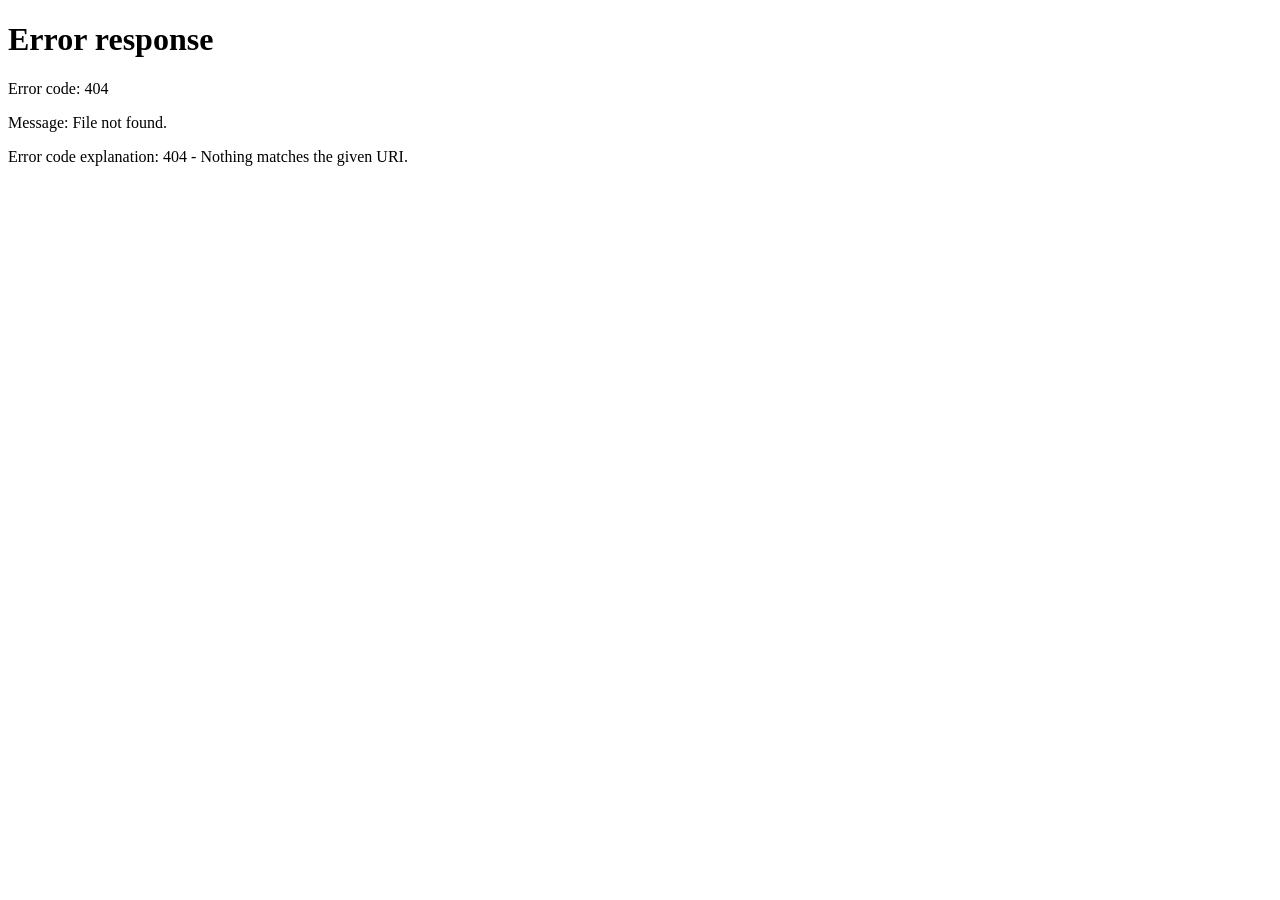
==== data/index.html @ f6376ab4 "Fix: move index to root" ====
<!DOCTYPE html>
<html lang="es">
<head>
  <meta charset="UTF-8" />
  <meta name="viewport" content="width=device-width, initial-scale=1.0" />
  <title>NovaBMX</title>
</head>
<body>
  <script>
    window.location.href = './pages/index.html';
  </script>
</body>
</html>
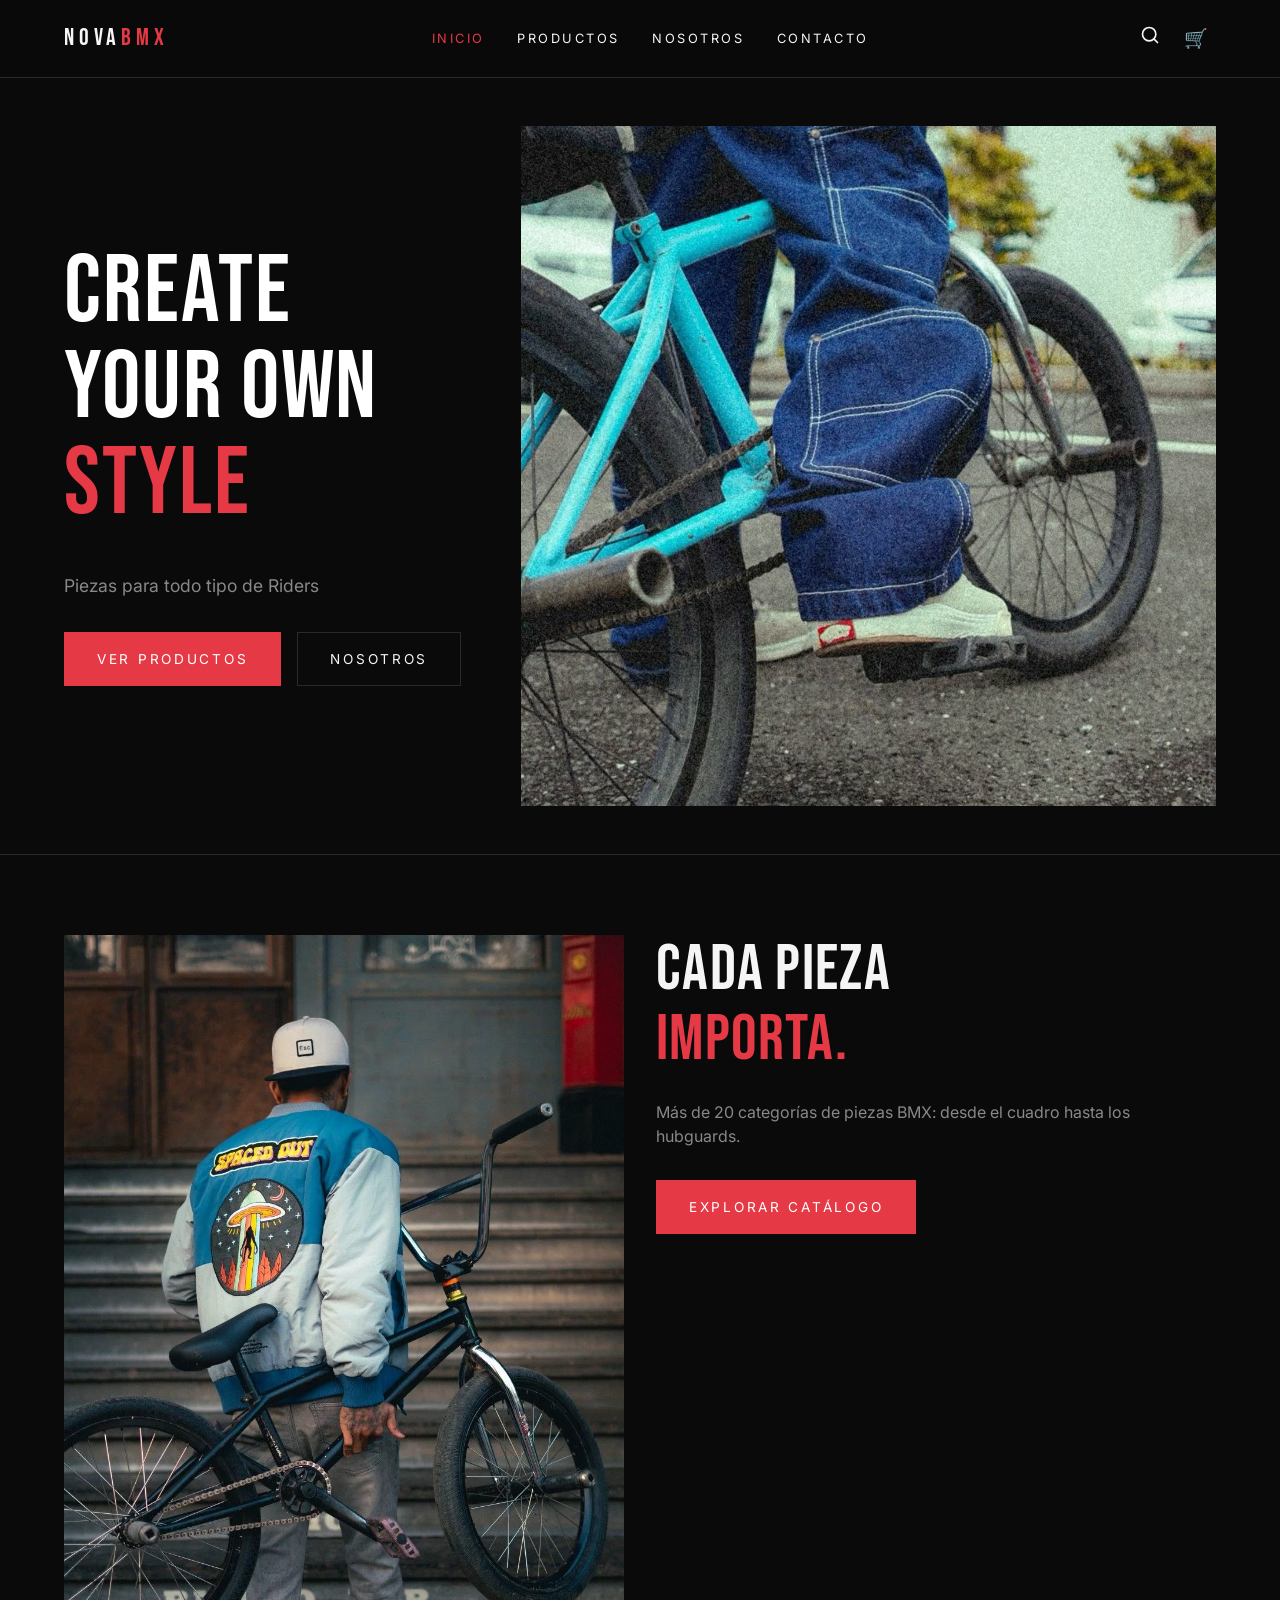
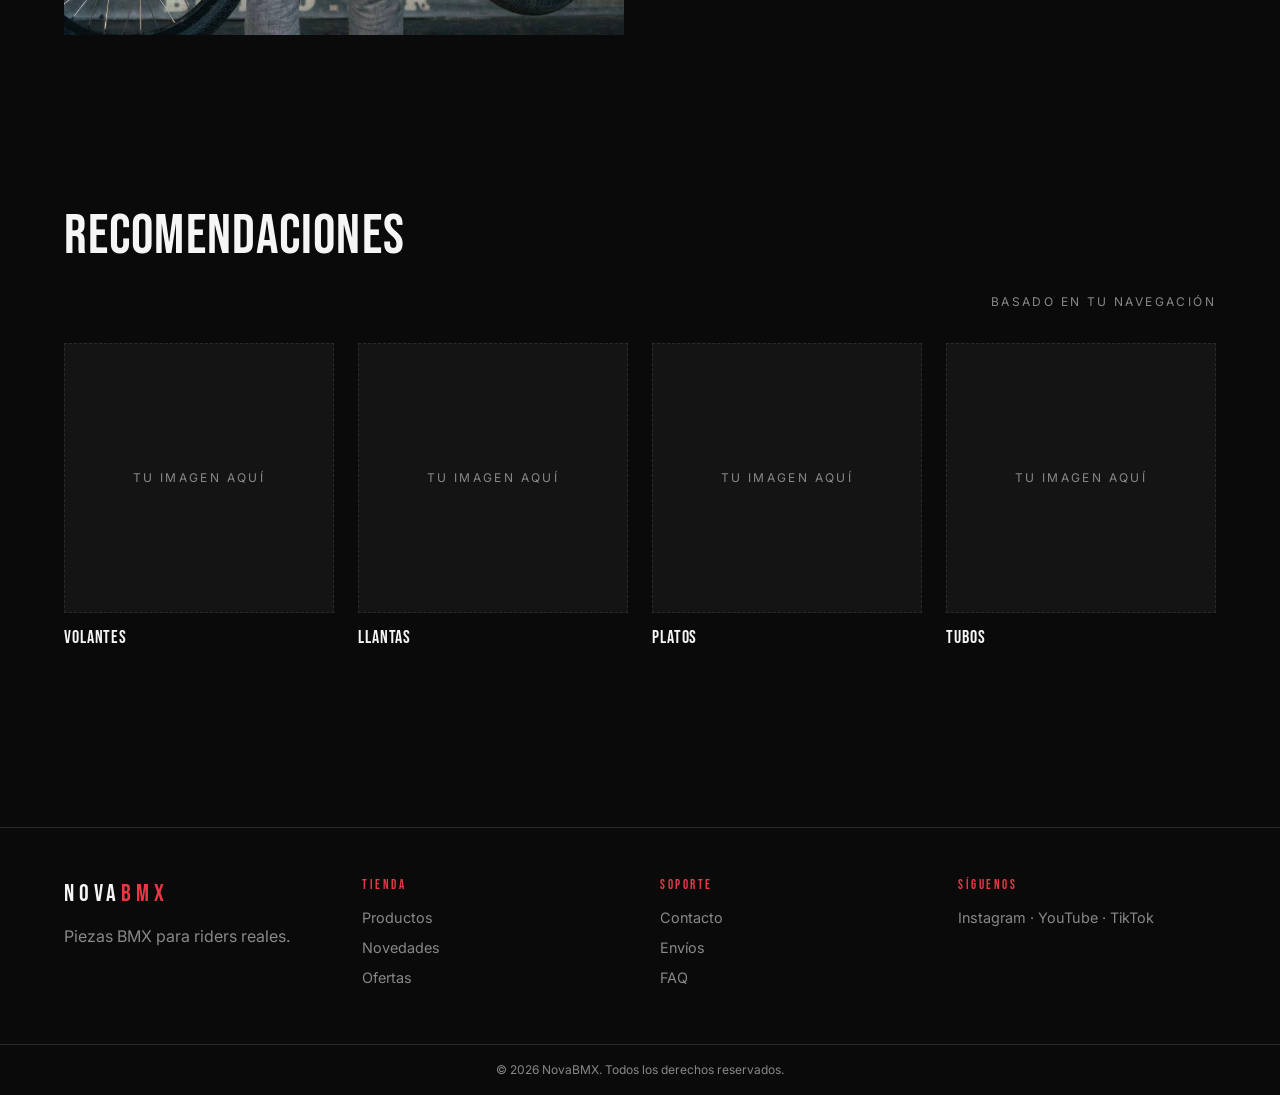
==== commit 451aaac7: "Fix: move index to root" ====
--- a/data/index.html
+++ b/data/index.html
@@ -1,13 +1,108 @@
 <!DOCTYPE html>
 <html lang="es">
 <head>
-  <meta charset="UTF-8" />
-  <meta name="viewport" content="width=device-width, initial-scale=1.0" />
+  <meta charset="UTF-8">
+  <meta name="viewport" content="width=device-width, initial-scale=1.0">
   <title>NovaBMX</title>
+  <meta name="description" content="Tienda de piezas BMX: cuadros, manubrios, mazas, pegs y todo para tu bici.">
+  <link rel="stylesheet" href="../css/global.css">
+  <link rel="stylesheet" href="../css/navbar.css">
+  <link rel="stylesheet" href="../css/footer.css">
+  <link rel="stylesheet" href="../css/home.css">
 </head>
+
+
+
 <body>
-  <script>
-    window.location.href = './pages/index.html';
-  </script>
+
+  <header class="navbar">
+    <div class="navbar-inner">
+      <a href="index.html" class="navbar-brand">
+        
+        <span class="navbar-name">NOVA<span>BMX</span></span>
+      </a>
+      <nav class="navbar-links">
+        <a href="index.html">Inicio</a>
+        <a href="productos.html">Productos</a>
+        <a href="nosotros.html">Nosotros</a>
+        <a href="contacto.html">Contacto</a>
+      </nav>
+      <div class="navbar-icons">
+        <button id="search-btn" aria-label="Buscar" class="search-icon">
+          <svg width="20" height="20" viewBox="0 0 24 24" fill="none" stroke="currentColor" stroke-width="2" stroke-linecap="round" stroke-linejoin="round">
+            <circle cx="11" cy="11" r="8"></circle>
+            <path d="m21 21-4.35-4.35"></path>
+          </svg>
+        </button>
+        <a href="carrito.html"><button aria-label="Carrito">🛒</button></a>
+      </div>
+
+      <!-- Modal de búsqueda -->
+      <div id="search-modal" class="search-modal" style="display: none;">
+        <div class="search-modal-content">
+          <div class="search-header">
+            <input type="text" id="search-input" placeholder="Buscar productos...">
+            <button id="close-search" class="close-search-btn">✕</button>
+          </div>
+          <div id="search-results" class="search-results"></div>
+        </div>
+      </div>
+    </div>
+  </header>
+
+  <section class="hero">
+    <div class="hero-grid">
+      <div class="hero-text">
+        <h1 class="hero-title">Create<br>Your own<br><span class="text-primary">Style</span></h1>
+        <p class="hero-subtitle">Piezas para todo tipo de Riders</p>
+        <div class="hero-cta">
+          <a href="productos.html" class="btn btn-primary">Ver Productos</a>
+          <a href="nosotros.html" class="btn btn-outline">Nosotros</a>
+        </div>
+      </div>
+
+      <div class="slider-container">
+        <div class="slider-track" id="verticalSlider">
+          <img src="../assets/images/productos/img_portada3.jpg" alt="portada 3">
+        </div>
+      </div>
+    </div>
+  </section>
+
+  <section class="cta-section">
+
+      <img src= "..\assets\images\productos/img_portada2.jpg" alt = "portada 2">
+    <div class="cta-text">
+      <h2>Cada pieza<br><span class="text-primary">importa.</span></h2>
+      <p>Más de 20 categorías de piezas BMX: desde el cuadro hasta los hubguards.</p>
+      <a href="productos.html" class="btn btn-primary">Explorar Catálogo</a>
+    </div>
+  </section>
+
+  <section class="recommendations">
+    <div class="recommendations-header">
+      <h2 class="section-title">Recomendaciones</h2>
+      <span>Basado en tu navegación</span>
+    </div>
+    <div class="recommendations-grid" id="recommendations-grid"></div>
+  </section>
+
+  <footer class="footer">
+    <div class="footer-grid">
+      <div>
+        <div class="footer-brand-name">NOVA<span>BMX</span></div>
+          <p class="text-muted mt-075">Piezas BMX para riders reales.</p>
+      </div>
+      <div class="footer-col"><h4>Tienda</h4><ul><li>Productos</li><li>Novedades</li><li>Ofertas</li></ul></div>
+      <div class="footer-col"><h4>Soporte</h4><ul><li>Contacto</li><li>Envíos</li><li>FAQ</li></ul></div>
+      <div class="footer-col"><h4>Síguenos</h4><p>Instagram · YouTube · TikTok</p></div>
+    </div>
+    <div class="footer-bottom">© 2026 NovaBMX. Todos los derechos reservados.</div>
+  </footer>
+
+  <script src="../data/catalog.js"></script>
+  <script src="../js/navbar.js"></script>
+  <script src="../js/search.js"></script>
+  <script src="../js/main.js"></script>
 </body>
-</html>+</html>
--- a/css/global.css
+++ b/css/global.css
@@ -0,0 +1,109 @@
+@import url('https://fonts.googleapis.com/css2?family=Bebas+Neue&family=Inter:wght@300;400;500;700&display=swap');
+@import url('./variables.css');
+@import url('./reset.css');
+
+body {
+  background: var(--bg);
+  color: var(--text);
+  font-family: var(--font-sans);
+}
+
+h1, h2, h3, h4 {
+  font-family: var(--font-display);
+  letter-spacing: 0.02em;
+  font-weight: 400;
+}
+
+.container {
+  max-width: var(--max-width);
+  margin: 0 auto;
+  padding: 0 1.5rem;
+}
+
+.btn {
+  display: inline-block;
+  padding: 1rem 2rem;
+  font-size: 0.85rem;
+  text-transform: uppercase;
+  letter-spacing: 0.2em;
+  transition: all 0.2s;
+  border: 1px solid transparent;
+}
+.btn-primary { background: var(--primary); color: #fff; }
+.btn-primary:hover { background: var(--primary-hover); }
+.btn-outline { border-color: var(--border); }
+.btn-outline:hover { border-color: var(--primary); color: var(--primary); }
+
+.image-placeholder {
+  background: var(--surface);
+  border: 1px dashed var(--border);
+  display: flex;
+  align-items: center;
+  justify-content: center;
+  color: var(--text-muted);
+  font-size: 0.75rem;
+  text-transform: uppercase;
+  letter-spacing: 0.2em;
+  aspect-ratio: 1;
+}
+
+.section-title {
+  font-size: clamp(2rem, 5vw, 3.5rem);
+  margin-bottom: 2rem;
+}
+.text-primary { color: var(--primary); }
+.text-muted { color: var(--text-muted); }
+
+/* Utility classes to replace inline styles flagged by linters */
+.mt-075 { margin-top: .75rem; }
+.mt-1 { margin-top: 1rem; }
+.mb-2 { margin-bottom: 2rem; }
+.fs-3rem { font-size: 3rem; }
+.fs-2-5 { font-size: 2.5rem; }
+.eyebrow { font-size: .75rem; text-transform: uppercase; letter-spacing: .3em; }
+.page-header-custom { border-bottom: 1px solid var(--border); padding: 5rem 1.5rem; }
+.two-col-layout { max-width: 1200px; margin: 0 auto; padding: 4rem 1.5rem; display: grid; grid-template-columns: 1fr 1fr; gap: 2.5rem; }
+.aspect-4-5 { aspect-ratio: 4 / 5; }
+.clamp-title { font-size: clamp(3rem, 8vw, 5rem); margin-top: 1rem; }
+
+
+
+/* Contenedor Principal en pantalla dividida */
+.hero-section {
+    display: flex;
+    align-items: center;
+    justify-content: space-between;
+    width: 100%;
+    height: 100vh;           /* Altura fija al 100% de la pantalla */
+    background-color: #000000;
+    overflow: hidden;        /* Evita cualquier scroll no deseado */
+    position: relative;
+}
+
+/* Zona de texto */
+.hero-text {
+    width: 50%;
+    padding: 0 5%;
+    box-sizing: border-box;
+}
+
+.hero-title {
+    font-size: clamp(2.5rem, 5vw, 4.5rem);
+    color: #ffffff;
+    line-height: 1.1;
+    margin-bottom: 1rem;
+    text-transform: uppercase;
+}
+
+.hero-subtitle {
+    color: #a0a0a0;
+    margin-bottom: 2rem;
+    font-size: 1.1rem;
+}
+
+.hero-buttons {
+    display: flex;
+    gap: 1rem;
+}
+
+
--- a/css/navbar.css
+++ b/css/navbar.css
@@ -0,0 +1,168 @@
+.navbar {
+  position: sticky;
+  top: 0;
+  z-index: 50;
+  background: rgba(10, 10, 10, 0.85);
+  -webkit-backdrop-filter: blur(10px);
+  backdrop-filter: blur(10px);
+  border-bottom: 1px solid var(--border);
+}
+.navbar-inner {
+  display: flex;
+  align-items: center;
+  justify-content: space-between;
+  padding: 1rem 1.5rem;
+  max-width: var(--max-width);
+  margin: 0 auto;
+}
+.navbar-brand { display: flex; align-items: center; gap: 0.75rem; }
+.navbar-logo {
+  width: 40px; height: 40px;
+  border: 1px solid var(--primary);
+  color: var(--primary);
+  font-family: var(--font-display);
+  font-size: 1.25rem;
+  display: flex; align-items: center; justify-content: center;
+}
+.navbar-name {
+  font-family: var(--font-display);
+  font-size: 1.5rem;
+  letter-spacing: 0.2em;
+}
+.navbar-name span { color: var(--primary); }
+.navbar-links { display: flex; gap: 2rem; }
+.navbar-links a {
+  font-size: 0.8rem;
+  text-transform: uppercase;
+  letter-spacing: 0.2em;
+  transition: color 0.2s;
+}
+.navbar-links a:hover, .navbar-links a.active { color: var(--primary); }
+.navbar-icons { display: flex; gap: 0.5rem; align-items: center; }
+.navbar-icons button { padding: 0.5rem; cursor: pointer; background: none; border: none; color: inherit; font-size: 1.2rem; transition: color 0.2s; }
+.navbar-icons button:hover { color: var(--primary); }
+
+/* Search Modal */
+.search-modal {
+  position: fixed;
+  top: 0;
+  left: 0;
+  width: 100%;
+  height: 100%;
+  background: rgba(0, 0, 0, 0.9);
+  display: flex;
+  align-items: flex-start;
+  justify-content: center;
+  z-index: 1000;
+  padding-top: 80px;
+}
+
+.search-modal-content {
+  width: 90%;
+  max-width: 600px;
+  background: var(--surface);
+  border: 1px solid var(--border);
+  border-radius: 8px;
+  overflow: hidden;
+}
+
+.search-header {
+  display: flex;
+  gap: 1rem;
+  padding: 1.5rem;
+  border-bottom: 1px solid var(--border);
+}
+
+#search-input {
+  flex: 1;
+  background: transparent;
+  border: none;
+  color: inherit;
+  font-size: 1.1rem;
+  outline: none;
+  font-family: inherit;
+}
+
+#search-input::placeholder {
+  color: var(--text-muted);
+}
+
+.close-search-btn {
+  background: none;
+  border: none;
+  color: var(--text-muted);
+  font-size: 1.5rem;
+  cursor: pointer;
+  padding: 0;
+  width: 30px;
+  height: 30px;
+  display: flex;
+  align-items: center;
+  justify-content: center;
+  transition: color 0.2s;
+}
+
+.close-search-btn:hover {
+  color: var(--primary);
+}
+
+.search-results {
+  max-height: 400px;
+  overflow-y: auto;
+  padding: 1rem 0;
+}
+
+.search-result-item {
+  padding: 1rem 1.5rem;
+  border-bottom: 1px solid var(--border);
+  cursor: pointer;
+  transition: background 0.2s;
+  display: flex;
+  gap: 1rem;
+  align-items: center;
+  text-decoration: none;
+  color: inherit;
+}
+
+.search-result-item:hover {
+  background: rgba(255, 107, 0, 0.1);
+}
+
+.search-result-img {
+  width: 50px;
+  height: 50px;
+  object-fit: cover;
+  border-radius: 4px;
+}
+
+.search-result-info h3 {
+  margin: 0;
+  font-size: 0.95rem;
+  text-transform: uppercase;
+  letter-spacing: 0.05em;
+}
+
+.search-result-info p {
+  margin: 0.25rem 0 0 0;
+  font-size: 0.8rem;
+  color: var(--text-muted);
+}
+
+.search-no-results {
+  padding: 2rem 1.5rem;
+  text-align: center;
+  color: var(--text-muted);
+}
+
+@media (max-width: 768px) {
+  .search-modal {
+    padding-top: 60px;
+  }
+  
+  .search-modal-content {
+    width: 95%;
+  }
+}
+@media (max-width: 768px) {
+  .navbar-links { display: none; }
+}
--- a/css/footer.css
+++ b/css/footer.css
@@ -0,0 +1,37 @@
+.footer {
+  margin-top: 6rem;
+  border-top: 1px solid var(--border);
+  background: var(--bg);
+}
+.footer-grid {
+  display: grid;
+  grid-template-columns: repeat(4, 1fr);
+  gap: 2.5rem;
+  padding: 3rem 1.5rem;
+  max-width: var(--max-width);
+  margin: 0 auto;
+}
+.footer-brand-name {
+  font-family: var(--font-display);
+  font-size: 1.5rem;
+  letter-spacing: 0.2em;
+}
+.footer-brand-name span { color: var(--primary); }
+.footer-col h4 {
+  font-size: 0.8rem;
+  text-transform: uppercase;
+  letter-spacing: 0.2em;
+  color: var(--primary);
+  margin-bottom: 0.75rem;
+}
+.footer-col p, .footer-col li { color: var(--text-muted); font-size: 0.9rem; margin-bottom: 0.5rem; }
+.footer-bottom {
+  border-top: 1px solid var(--border);
+  padding: 1rem;
+  text-align: center;
+  font-size: 0.75rem;
+  color: var(--text-muted);
+}
+@media (max-width: 768px) {
+  .footer-grid { grid-template-columns: 1fr 1fr; }
+}
--- a/css/home.css
+++ b/css/home.css
@@ -0,0 +1,161 @@
+.hero {
+  border-bottom: 1px solid var(--border);
+}
+.hero-grid {
+  display: grid;
+  grid-template-columns: 0.9fr 1.5fr;
+  gap: 2.5rem;
+  padding: 3rem 1.5rem;
+  max-width: var(--max-width);
+  margin: 0 auto;
+  align-items: center;
+}
+.hero-eyebrow {
+  font-size: 0.75rem;
+  text-transform: uppercase;
+  letter-spacing: 0.3em;
+  color: var(--primary);
+  margin-bottom: 1rem;
+  display: block;
+}
+.hero-title {
+  font-size: clamp(3rem, 8vw, 6rem);
+  line-height: 1;
+}
+.hero-subtitle { color: var(--text-muted); margin: 1.5rem 0 2rem; max-width: 28rem; }
+.hero-cta { display: flex; gap: 1rem; flex-wrap: wrap; }
+.hero-image { aspect-ratio: 1; }
+
+.logo-section {
+  border-bottom: 1px solid var(--border);
+  padding: 5rem 1.5rem;
+  text-align: center;
+}
+.logo-box {
+  width: 10rem; height: 10rem;
+  border: 2px solid var(--primary);
+  color: var(--primary);
+  display: inline-flex; align-items: center; justify-content: center;
+  font-family: var(--font-display);
+  font-size: 3rem;
+  letter-spacing: 0.2em;
+}
+.logo-section p {
+  margin-top: 1rem;
+  font-size: 0.75rem;
+  text-transform: uppercase;
+  letter-spacing: 0.3em;
+  color: var(--text-muted);
+}
+
+.cta-section {
+  display: grid;
+  grid-template-columns: 1fr 1fr;
+  gap: 2rem;
+  padding: 5rem 1.5rem;
+  max-width: var(--max-width);
+  margin: 0 auto;
+}
+.cta-section .image-placeholder { aspect-ratio: 4/5; }
+.cta-text h2 { font-size: clamp(2.5rem, 5vw, 4rem); line-height: 1.1; }
+.cta-text p { color: var(--text-muted); margin: 1.5rem 0 2rem; }
+
+.recommendations { padding: 5rem 1.5rem; max-width: var(--max-width); margin: 0 auto; }
+.recommendations-header {
+  display: flex; justify-content: space-between; align-items: flex-end;
+  margin-bottom: 2rem;
+}
+.recommendations-header span {
+  font-size: 0.75rem;
+  text-transform: uppercase;
+  letter-spacing: 0.2em;
+  color: var(--text-muted);
+}
+.recommendations-grid {
+  display: grid;
+  grid-template-columns: repeat(4, 1fr);
+  gap: 1.5rem;
+}
+.reco-card { display: block; }
+.reco-card .image-placeholder { aspect-ratio: 1; }
+.reco-card h3 {
+  margin-top: 0.75rem;
+  font-size: 1.1rem;
+  text-transform: uppercase;
+  letter-spacing: 0.05em;
+  transition: color 0.2s;
+}
+.reco-card:hover h3 { color: var(--primary); }
+
+@media (max-width: 768px) {
+  .hero-grid, .cta-section { grid-template-columns: 1fr; }
+  .recommendations-grid { grid-template-columns: 1fr 1fr; }
+}
+
+
+
+
+
+
+
+
+
+
+/* Contenedor Principal en pantalla dividida */
+.hero-text {
+    display: flex !important;
+    flex-direction: column !important;
+    justify-content: center !important;
+    width: 100% !important;
+    padding: 0 !important;
+    box-sizing: border-box !important;
+}
+
+/* MÁSCARA DEL SLIDER: OBLIGA A MOSTRAR SOLO UNA IMAGEN */
+.slider-container {
+    width: 100% !important;
+    aspect-ratio: 9 / 14 !important;
+    max-height: 680px !important;
+    min-height: 450px !important;
+    overflow: hidden !important;        /* Corta el exceso de imágenes */
+    position: relative !important;
+    display: block !important;
+}
+
+/* Tira vertical que contiene las imágenes */
+.slider-track {
+    display: flex !important;
+    flex-direction: column !important;
+    width: 100% !important;
+    height: 100% !important;
+    margin: 0 !important;
+    padding: 0 !important;
+}
+
+/* Propiedades de cada imagen individual */
+.slider-track img {
+    width: 100% !important;
+    height: 100% !important;
+    object-fit: cover !important;       /* Evita distorsión */
+    display: block !important;
+    flex-shrink: 0 !important;          /* Evita que se colapsen entre sí */
+}
+
+/* Responsivo para celulares */
+@media (max-width: 768px) {
+    .hero-section {
+        flex-direction: column !important;
+    }
+    .hero-text {
+        width: 100% !important;
+        height: 50vh !important;
+        padding: 2rem !important;
+    }
+    .slider-container {
+        width: 100% !important;
+        height: 50vh !important;
+    }
+    .slider-track img {
+        height: 50vh !important;
+    }
+}
